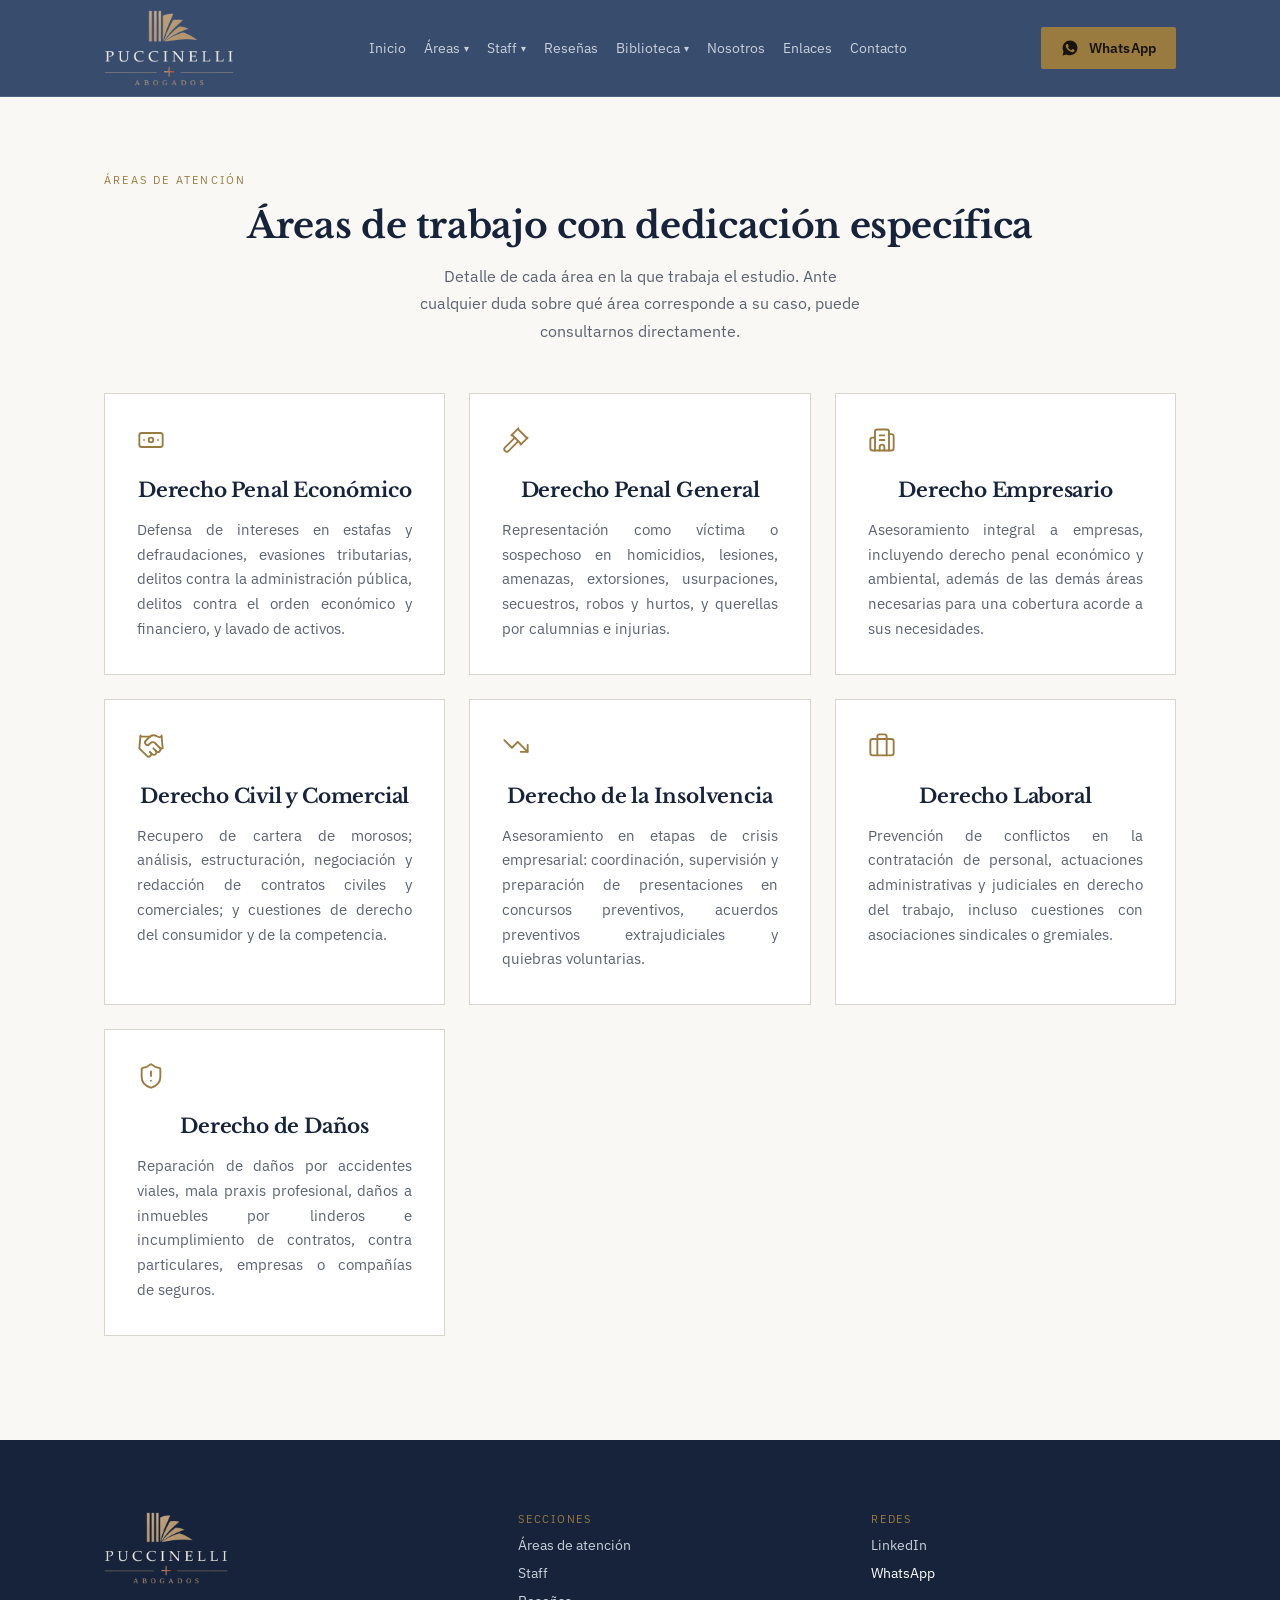
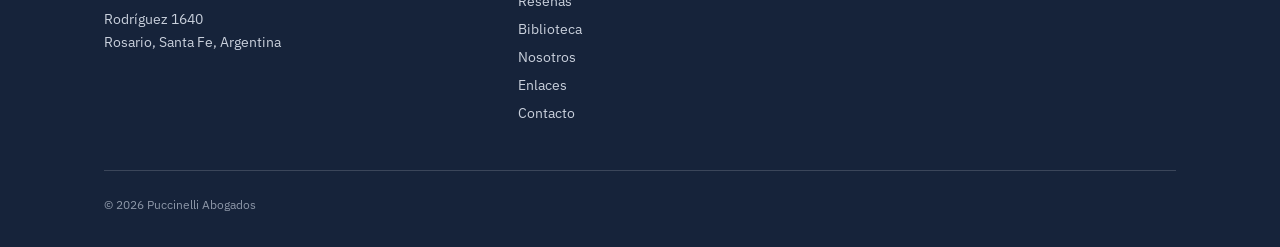
==== areas.html @ 88b6aab7 "Separar contenido en páginas propias y rediseñar equipo, áreas y proceso Mueve Biblioteca y Enlaces " ====
<!DOCTYPE html>
<html lang="es">
<head>
<meta charset="utf-8">
<meta name="viewport" content="width=device-width, initial-scale=1">
<title>Áreas de práctica — Puccinelli Abogados</title>
<meta name="description" content="Áreas de práctica del estudio: Derecho Penal Económico, Derecho Penal General, Derecho Empresario, Derecho Civil y Comercial, Derecho de la Insolvencia, Derecho Laboral y Derecho de Daños.">
<link rel="canonical" href="https://puccinelliabogados.com.ar/areas.html">

<meta property="og:type" content="website">
<meta property="og:url" content="https://puccinelliabogados.com.ar/areas.html">
<meta property="og:site_name" content="Puccinelli Abogados">
<meta property="og:title" content="Áreas de práctica — Puccinelli Abogados">
<meta property="og:description" content="Derecho Penal Económico, Derecho Penal General, Derecho Empresario, Derecho Civil y Comercial, Derecho de la Insolvencia, Derecho Laboral y Derecho de Daños.">
<meta property="og:image" content="https://puccinelliabogados.com.ar/assets/img/og-image.jpg">
<meta property="og:image:width" content="1200">
<meta property="og:image:height" content="630">
<meta property="og:locale" content="es_AR">

<meta name="twitter:card" content="summary_large_image">
<meta name="twitter:title" content="Áreas de práctica — Puccinelli Abogados">
<meta name="twitter:description" content="Derecho Penal Económico, Derecho Penal General, Derecho Empresario, Derecho Civil y Comercial, Derecho de la Insolvencia, Derecho Laboral y Derecho de Daños.">
<meta name="twitter:image" content="https://puccinelliabogados.com.ar/assets/img/og-image.jpg">

<meta name="theme-color" content="#16233a">
<link rel="icon" href="favicon.ico" sizes="any">
<link rel="icon" type="image/png" sizes="32x32" href="assets/img/favicon-32x32.png">
<link rel="icon" type="image/png" sizes="16x16" href="assets/img/favicon-16x16.png">
<link rel="apple-touch-icon" sizes="180x180" href="assets/img/apple-touch-icon.png">
<link rel="manifest" href="site.webmanifest">
<link rel="preconnect" href="https://fonts.googleapis.com">
<link rel="preconnect" href="https://fonts.gstatic.com" crossorigin>
<link href="https://fonts.googleapis.com/css2?family=Libre+Baskerville:ital,wght@0,400;0,700;1,400&family=IBM+Plex+Sans:wght@300;400;500;600&display=swap" rel="stylesheet">
<link rel="stylesheet" href="assets/css/styles.css?v=22">
</head>
<body>

<header class="site-header">
  <div class="wrap header-inner">
    <a href="index.html" class="logo">
      <img src="assets/img/logo-dark.png" alt="Puccinelli Abogados" class="logo-img">
    </a>

    <nav class="nav-desktop">
      <a href="index.html">Inicio</a>

      <div class="nav-item">
        <button type="button" class="nav-toggle" aria-expanded="false" aria-haspopup="true">Áreas <span class="nav-caret" aria-hidden="true">▾</span></button>
        <div class="nav-dropdown">
          <a href="areas.html#area-penal-economico">Derecho Penal Económico</a>
          <a href="areas.html#area-penal-general">Derecho Penal General</a>
          <a href="areas.html#area-empresario">Derecho Empresario</a>
          <a href="areas.html#area-civil-comercial">Derecho Civil y Comercial</a>
          <a href="areas.html#area-insolvencia">Derecho de la Insolvencia</a>
          <a href="areas.html#area-laboral">Derecho Laboral</a>
          <a href="areas.html#area-danos">Derecho de Daños</a>
        </div>
      </div>

      <div class="nav-item">
        <button type="button" class="nav-toggle" aria-expanded="false" aria-haspopup="true">Staff <span class="nav-caret" aria-hidden="true">▾</span></button>
        <div class="nav-dropdown">
          <a href="index.html#staff-claudio">Claudio R. Puccinelli</a>
          <a href="index.html#staff-parolo">Alejandro A. Parolo</a>
          <a href="index.html#staff-bearzotti">Franco P. Bearzotti</a>
          <a href="index.html#staff-ismael">Ismael María Puccinelli</a>
        </div>
      </div>

      <a href="index.html#testimonios">Reseñas</a>

      <div class="nav-item">
        <button type="button" class="nav-toggle" aria-expanded="false" aria-haspopup="true">Biblioteca <span class="nav-caret" aria-hidden="true">▾</span></button>
        <div class="nav-dropdown">
          <a href="biblioteca.html#biblioteca-libros">Libros</a>
          <a href="biblioteca.html#biblioteca-articulos">Artículos</a>
          <a href="biblioteca.html#biblioteca-videos">Vídeos</a>
          <a href="biblioteca.html#biblioteca-fallos">Fallos relevantes</a>
        </div>
      </div>

      <a href="index.html#nosotros">Nosotros</a>
      <a href="enlaces.html">Enlaces</a>
      <a href="index.html#contacto">Contacto</a>
    </nav>

    <div class="header-actions">
      <a href="https://wa.me/5493415000423" target="_blank" rel="noopener" class="btn btn-accent btn-sm">
        <svg class="icon-wa" viewBox="0 0 24 24" fill="currentColor" aria-hidden="true"><path d="M12.04 2C6.58 2 2.13 6.45 2.13 11.91c0 1.75.46 3.39 1.26 4.83L2 22l5.44-1.42a9.87 9.87 0 0 0 4.6 1.15h.01c5.46 0 9.9-4.45 9.9-9.91 0-2.65-1.03-5.14-2.9-7.01A9.82 9.82 0 0 0 12.04 2Zm5.8 14.13c-.24.68-1.4 1.3-1.93 1.38-.5.08-1.12.11-1.8-.11-.42-.13-.96-.31-1.65-.6-2.9-1.25-4.8-4.17-4.94-4.36-.14-.19-1.18-1.57-1.18-3 0-1.42.75-2.12 1.02-2.41.26-.29.58-.36.77-.36.19 0 .39 0 .56.01.18.01.42-.07.66.5.24.58.82 2 .9 2.14.07.14.12.31.02.5-.1.19-.15.31-.29.48-.14.17-.3.37-.43.5-.14.14-.29.29-.13.57.17.29.75 1.24 1.61 2.01 1.11.99 2.04 1.29 2.33 1.44.29.14.46.12.63-.07.17-.19.72-.84.91-1.13.19-.29.38-.24.63-.14.26.1 1.63.77 1.91.91.29.14.48.21.55.33.07.12.07.68-.17 1.36Z"/></svg>
        WhatsApp
      </a>
      <button class="menu-toggle" id="menuToggle" aria-label="Abrir menú" aria-expanded="false">
        <span></span><span></span><span></span>
      </button>
    </div>
  </div>

  <nav class="nav-mobile" id="navMobile">
    <a href="index.html">Inicio</a>

    <div class="nav-item">
      <button type="button" class="nav-toggle" aria-expanded="false" aria-haspopup="true">Áreas <span class="nav-caret" aria-hidden="true">▾</span></button>
      <div class="nav-dropdown">
        <a href="areas.html#area-penal-economico">Derecho Penal Económico</a>
        <a href="areas.html#area-penal-general">Derecho Penal General</a>
        <a href="areas.html#area-empresario">Derecho Empresario</a>
        <a href="areas.html#area-civil-comercial">Derecho Civil y Comercial</a>
        <a href="areas.html#area-insolvencia">Derecho de la Insolvencia</a>
        <a href="areas.html#area-laboral">Derecho Laboral</a>
        <a href="areas.html#area-danos">Derecho de Daños</a>
      </div>
    </div>

    <div class="nav-item">
      <button type="button" class="nav-toggle" aria-expanded="false" aria-haspopup="true">Staff <span class="nav-caret" aria-hidden="true">▾</span></button>
      <div class="nav-dropdown">
        <a href="index.html#staff-claudio">Claudio R. Puccinelli</a>
        <a href="index.html#staff-parolo">Alejandro A. Parolo</a>
        <a href="index.html#staff-bearzotti">Franco P. Bearzotti</a>
        <a href="index.html#staff-ismael">Ismael María Puccinelli</a>
      </div>
    </div>

    <a href="index.html#testimonios">Reseñas</a>

    <div class="nav-item">
      <button type="button" class="nav-toggle" aria-expanded="false" aria-haspopup="true">Biblioteca <span class="nav-caret" aria-hidden="true">▾</span></button>
      <div class="nav-dropdown">
        <a href="biblioteca.html#biblioteca-libros">Libros</a>
        <a href="biblioteca.html#biblioteca-articulos">Artículos</a>
        <a href="biblioteca.html#biblioteca-videos">Vídeos</a>
        <a href="biblioteca.html#biblioteca-fallos">Fallos relevantes</a>
      </div>
    </div>

    <a href="index.html#nosotros">Nosotros</a>
    <a href="enlaces.html">Enlaces</a>
    <a href="index.html#contacto">Contacto</a>
  </nav>
</header>

<section class="section page-head">
  <div class="wrap">
    <span class="kicker">Áreas de atención</span>
    <h2 class="h2 h2-narrow">Áreas de trabajo con dedicación específica</h2>
    <p class="section-lead" style="margin-left:auto;margin-right:auto;text-align:center;">Detalle de cada área en la que trabaja el estudio. Ante cualquier duda sobre qué área corresponde a su caso, puede consultarnos directamente.</p>
    <div class="areas-grid">
      <article class="area-card" id="area-penal-economico">
        <svg class="area-icon" viewBox="0 0 24 24" fill="none" stroke="currentColor" stroke-width="1.6" stroke-linecap="round" stroke-linejoin="round" aria-hidden="true"><rect width="20" height="12" x="2" y="6" rx="2" /><circle cx="12" cy="12" r="2" /><path d="M6 12h.01M18 12h.01" /></svg>
        <h3>Derecho Penal Económico</h3>
        <p>Defensa de intereses en estafas y defraudaciones, evasiones tributarias, delitos contra la administración pública, delitos contra el orden económico y financiero, y lavado de activos.</p>
      </article>
      <article class="area-card" id="area-penal-general">
        <svg class="area-icon" viewBox="0 0 24 24" fill="none" stroke="currentColor" stroke-width="1.6" stroke-linecap="round" stroke-linejoin="round" aria-hidden="true"><path d="m14 13-8.381 8.38a1 1 0 0 1-3.001-3l8.384-8.381" /><path d="m16 16 6-6" /><path d="m21.5 10.5-8-8" /><path d="m8 8 6-6" /><path d="m8.5 7.5 8 8" /></svg>
        <h3>Derecho Penal General</h3>
        <p>Representación como víctima o sospechoso en homicidios, lesiones, amenazas, extorsiones, usurpaciones, secuestros, robos y hurtos, y querellas por calumnias e injurias.</p>
      </article>
      <article class="area-card" id="area-empresario">
        <svg class="area-icon" viewBox="0 0 24 24" fill="none" stroke="currentColor" stroke-width="1.6" stroke-linecap="round" stroke-linejoin="round" aria-hidden="true"><path d="M10 12h4" /><path d="M10 8h4" /><path d="M14 21v-3a2 2 0 0 0-4 0v3" /><path d="M6 10H4a2 2 0 0 0-2 2v7a2 2 0 0 0 2 2h16a2 2 0 0 0 2-2V9a2 2 0 0 0-2-2h-2" /><path d="M6 21V5a2 2 0 0 1 2-2h8a2 2 0 0 1 2 2v16" /></svg>
        <h3>Derecho Empresario</h3>
        <p>Asesoramiento integral a empresas, incluyendo derecho penal económico y ambiental, además de las demás áreas necesarias para una cobertura acorde a sus necesidades.</p>
      </article>
      <article class="area-card" id="area-civil-comercial">
        <svg class="area-icon" viewBox="0 0 24 24" fill="none" stroke="currentColor" stroke-width="1.6" stroke-linecap="round" stroke-linejoin="round" aria-hidden="true"><path d="m11 17 2 2a1 1 0 1 0 3-3" /><path d="m14 14 2.5 2.5a1 1 0 1 0 3-3l-3.88-3.88a3 3 0 0 0-4.24 0l-.88.88a1 1 0 1 1-3-3l2.81-2.81a5.79 5.79 0 0 1 7.06-.87l.47.28a2 2 0 0 0 1.42.25L21 4" /><path d="m21 3 1 11h-2" /><path d="M3 3 2 14l6.5 6.5a1 1 0 1 0 3-3" /><path d="M3 4h8" /></svg>
        <h3>Derecho Civil y Comercial</h3>
        <p>Recupero de cartera de morosos; análisis, estructuración, negociación y redacción de contratos civiles y comerciales; y cuestiones de derecho del consumidor y de la competencia.</p>
      </article>
      <article class="area-card" id="area-insolvencia">
        <svg class="area-icon" viewBox="0 0 24 24" fill="none" stroke="currentColor" stroke-width="1.6" stroke-linecap="round" stroke-linejoin="round" aria-hidden="true"><path d="M16 17h6v-6" /><path d="m22 17-8.5-8.5-5 5L2 7" /></svg>
        <h3>Derecho de la Insolvencia</h3>
        <p>Asesoramiento en etapas de crisis empresarial: coordinación, supervisión y preparación de presentaciones en concursos preventivos, acuerdos preventivos extrajudiciales y quiebras voluntarias.</p>
      </article>
      <article class="area-card" id="area-laboral">
        <svg class="area-icon" viewBox="0 0 24 24" fill="none" stroke="currentColor" stroke-width="1.6" stroke-linecap="round" stroke-linejoin="round" aria-hidden="true"><path d="M16 20V4a2 2 0 0 0-2-2h-4a2 2 0 0 0-2 2v16" /><rect width="20" height="14" x="2" y="6" rx="2" /></svg>
        <h3>Derecho Laboral</h3>
        <p>Prevención de conflictos en la contratación de personal, actuaciones administrativas y judiciales en derecho del trabajo, incluso cuestiones con asociaciones sindicales o gremiales.</p>
      </article>
      <article class="area-card" id="area-danos">
        <svg class="area-icon" viewBox="0 0 24 24" fill="none" stroke="currentColor" stroke-width="1.6" stroke-linecap="round" stroke-linejoin="round" aria-hidden="true"><path d="M20 13c0 5-3.5 7.5-7.66 8.95a1 1 0 0 1-.67-.01C7.5 20.5 4 18 4 13V6a1 1 0 0 1 1-1c2 0 4.5-1.2 6.24-2.72a1.17 1.17 0 0 1 1.52 0C14.51 3.81 17 5 19 5a1 1 0 0 1 1 1z" /><path d="M12 8v4" /><path d="M12 16h.01" /></svg>
        <h3>Derecho de Daños</h3>
        <p>Reparación de daños por accidentes viales, mala praxis profesional, daños a inmuebles por linderos e incumplimiento de contratos, contra particulares, empresas o compañías de seguros.</p>
      </article>
    </div>
  </div>
</section>

<footer class="site-footer">
  <div class="wrap">
    <div class="footer-grid">
      <div>
        <div class="logo footer-logo">
          <img src="assets/img/logo-dark.png" alt="Puccinelli Abogados" class="footer-logo-img">
        </div>
        <p class="footer-address">Rodríguez 1640<br>Rosario, Santa Fe, Argentina</p>
      </div>
      <div class="footer-col">
        <span class="footer-heading">Secciones</span>
        <a href="areas.html">Áreas de atención</a>
        <a href="index.html#equipo">Staff</a>
        <a href="index.html#testimonios">Reseñas</a>
        <a href="biblioteca.html">Biblioteca</a>
        <a href="index.html#nosotros">Nosotros</a>
        <a href="enlaces.html">Enlaces</a>
        <a href="index.html#contacto">Contacto</a>
      </div>
      <div class="footer-col">
        <span class="footer-heading">Redes</span>
        <a href="https://www.linkedin.com/company/puccinelli-abogados/" target="_blank" rel="noopener">LinkedIn</a>
        <a href="https://wa.me/5493415000423" target="_blank" rel="noopener" class="footer-call">WhatsApp</a>
      </div>
    </div>
    <div class="footer-bottom">
      <span>© <span id="year"></span> Puccinelli Abogados</span>
    </div>
  </div>
</footer>

<script src="assets/js/main.js?v=22"></script>
</body>
</html>
---- assets/css/styles.css ----
:root {
  --navy: #16233a;
  --navy-800: #1e2f4b;
  --navy-light: #2c4165;
  --ink: #2a2f38;
  --ink-soft: #5b6270;
  --line: #d8d5cd;
  --paper: #faf8f4;
  --paper-2: #f2efe8;
  --white: #ffffff;
  --accent: #9a7b3f;
  --accent-soft: #e9dfc9;
  --font-display: "Libre Baskerville", Georgia, serif;
  --font-body: "IBM Plex Sans", "Helvetica Neue", Helvetica, Arial, sans-serif;
  --font-mono: "IBM Plex Mono", ui-monospace, Menlo, monospace;
  --s-1: 8px; --s-2: 16px; --s-3: 24px; --s-4: 32px; --s-5: 48px; --s-6: 72px; --s-7: 104px;
  --maxw: 1120px;
  --radius: 2px;
}

* { box-sizing: border-box; }
[hidden] { display: none !important; }
html { scroll-behavior: smooth; }
html, body { max-width: 100%; overflow-x: hidden; }
body {
  margin: 0;
  background: var(--paper);
  color: var(--ink);
  font-family: var(--font-body);
  -webkit-font-smoothing: antialiased;
}
a { color: var(--navy); text-decoration: none; }
a:hover { color: var(--accent); }
h1, h2, h3 {
  margin: 0;
  font-family: var(--font-display);
  font-weight: 700;
  color: var(--navy);
  letter-spacing: -0.01em;
  text-align: center;
}
p { margin: 0; text-wrap: pretty; text-align: justify; hyphens: auto; }
input, textarea, select, button { font-family: inherit; font-size: inherit; }
ol { list-style: none; }
img { max-width: 100%; }

.wrap { max-width: var(--maxw); margin: 0 auto; padding: 0 var(--s-3); }
.mono { font-family: var(--font-mono); overflow-wrap: break-word; word-break: break-word; }
.placeholder { color: var(--ink-soft); font-size: 12px; }
.kicker { font-size: 11px; letter-spacing: 0.2em; text-transform: uppercase; color: var(--accent); }
.h2 { margin-top: var(--s-2); font-size: clamp(26px, 3.4vw, 36px); line-height: 1.2; }
.h2-narrow { max-width: 22em; margin-left: auto; margin-right: auto; }
.h2-light { color: var(--white); }
.body-soft { font-size: 15px; line-height: 1.7; color: var(--ink-soft); }
.body-soft-inline { color: var(--ink-soft); }
.section { padding: var(--s-7) 0; }
.page-head { padding-top: calc(96px + var(--s-6)); }
.section-alt { background: var(--paper-2); border-top: 1px solid var(--line); border-bottom: 1px solid var(--line); }
.section-dark { background: var(--navy); color: var(--white); }
.section-dark h2, .section-dark h3 { color: var(--white); }

/* Buttons */
.btn {
  display: inline-flex;
  align-items: center;
  gap: 12px;
  padding: 12px 20px;
  border-radius: var(--radius);
  font-size: 14px;
  font-weight: 500;
  letter-spacing: 0.01em;
  cursor: pointer;
  border: 0;
}
.btn-primary { background: var(--navy); color: var(--white); }
.btn-primary:hover { background: var(--navy-800); color: var(--white); }
.btn-lg { padding: 17px 28px; font-size: 16px; margin-top: var(--s-4); }
.btn-accent {
  background: var(--accent);
  color: #1a1408;
  padding: 17px 30px;
  font-size: 16px;
  font-weight: 600;
}
.btn-accent:hover { background: var(--accent-soft); color: #1a1408; }
.btn-submit {
  margin-top: var(--s-1);
  background: var(--accent);
  color: #1a1408;
  padding: 16px;
  font-size: 15px;
  font-weight: 600;
  width: 100%;
  justify-content: center;
}
.btn-submit:hover { background: var(--navy); color: var(--white); }
.icon-wa { width: 18px; height: 18px; flex: none; display: block; }
.link-underline {
  color: #c9d0dc;
  font-size: 15px;
  padding: 17px 8px;
  border-bottom: 1px solid rgba(201, 208, 220, 0.35);
}
.link-underline:hover { color: var(--white); }

/* Header */
.site-header {
  position: fixed;
  top: 0; left: 0; right: 0;
  z-index: 50;
  background: rgba(44, 65, 101, 0.94);
  backdrop-filter: blur(8px);
  border-bottom: 1px solid rgba(255, 255, 255, 0.12);
}
.header-inner {
  height: 96px;
  display: flex;
  align-items: center;
  justify-content: space-between;
  gap: var(--s-3);
}
.logo { display: flex; align-items: center; }
.logo-img { height: 76px; width: auto; display: block; }
.nav-desktop { display: flex; align-items: center; gap: 18px; }
.nav-desktop a { font-size: 13.5px; color: #c9d0dc; white-space: nowrap; }

/* Dropdown nav items (shared by desktop + mobile; positioning differs per breakpoint) */
.nav-item { position: relative; }
.nav-toggle {
  display: flex;
  align-items: center;
  gap: 4px;
  background: none;
  border: 0;
  padding: 0;
  font-family: inherit;
  cursor: pointer;
  white-space: nowrap;
}
.nav-caret { font-size: 10px; transition: transform 0.2s ease; }
.nav-item.open .nav-caret { transform: rotate(180deg); }
.nav-dropdown { display: none; }
.nav-item.open .nav-dropdown { display: flex; }

.nav-desktop .nav-toggle { font-size: 13.5px; color: #c9d0dc; }
.nav-desktop .nav-item.open .nav-toggle { color: var(--white); }
.nav-desktop .nav-dropdown {
  flex-direction: column;
  position: absolute;
  top: calc(100% + 14px);
  left: 50%;
  transform: translateX(-50%);
  min-width: 240px;
  background: var(--white);
  border: 1px solid var(--line);
  box-shadow: 0 16px 32px -12px rgba(22, 35, 58, 0.25);
  padding: var(--s-2);
  gap: 2px;
  z-index: 60;
}
.nav-desktop .nav-dropdown a {
  color: var(--ink);
  font-size: 14px;
  padding: 9px 12px;
  border-radius: var(--radius);
  white-space: normal;
}
.nav-desktop .nav-dropdown a:hover { background: var(--paper-2); color: var(--accent); }
.header-actions { display: flex; align-items: center; gap: var(--s-2); }
.btn-sm { padding: 12px 20px; font-size: 14px; gap: 10px; }
.menu-toggle {
  display: none;
  align-items: center;
  justify-content: center;
  width: 44px; height: 44px;
  background: transparent;
  border: 1px solid rgba(255, 255, 255, 0.24);
  border-radius: var(--radius);
  flex-direction: column;
  gap: 5px;
}
.menu-toggle span { width: 18px; height: 1px; background: var(--white); display: block; }
.nav-mobile {
  display: none;
  flex-direction: column;
  padding: var(--s-2) var(--s-3) var(--s-3);
  gap: var(--s-2);
  border-top: 1px solid rgba(255, 255, 255, 0.12);
  background: var(--navy-light);
}
.nav-mobile.open { display: flex; }
.nav-mobile a { font-size: 15px; padding: 6px 0; color: #c9d0dc; }
.nav-mobile .nav-toggle { font-size: 15px; padding: 6px 0; color: #c9d0dc; width: 100%; justify-content: space-between; }
.nav-mobile .nav-dropdown {
  flex-direction: column;
  padding: 2px 0 8px 16px;
  gap: 4px;
  border-left: 1px solid rgba(255, 255, 255, 0.15);
}
.nav-mobile .nav-dropdown a { font-size: 14px; color: #c9d0dc; opacity: 0.85; }

/* Hero */
.hero { padding: calc(96px + var(--s-7)) 0 var(--s-7); background: var(--navy); color: var(--white); }
.hero-grid { display: grid; grid-template-columns: 1.15fr 0.85fr; gap: var(--s-6); align-items: center; }
.eyebrow { display: flex; align-items: center; gap: var(--s-2); margin-bottom: var(--s-3); }
.rule-short { width: 36px; height: 1px; background: var(--accent); display: block; }
.eyebrow-text { font-size: 11px; letter-spacing: 0.2em; text-transform: uppercase; color: var(--accent-soft); }
.hero-title { color: var(--white); font-size: clamp(32px, 5vw, 54px); line-height: 1.12; max-width: 16em; }
.hero-sub { margin-top: var(--s-3); font-size: clamp(16px, 2vw, 19px); line-height: 1.6; color: #c9d0dc; max-width: 34em; font-weight: 300; hyphens: none; }
.hero-cta { margin-top: var(--s-5); display: flex; flex-wrap: wrap; gap: var(--s-2); align-items: center; }
.hero-card { border: 1px solid rgba(255, 255, 255, 0.16); padding: var(--s-4); display: grid; gap: var(--s-4); }
.hero-divider { height: 1px; background: rgba(255, 255, 255, 0.16); }
.stat-num { font-family: var(--font-display); font-size: 40px; color: var(--accent); line-height: 1; }
.stat-label { font-size: 13px; color: #c9d0dc; margin-top: 6px; }
.stat-link { display: block; }
.stat-link:hover .stat-num { color: var(--accent-soft); }
.hero-note { font-size: 13px; color: #c9d0dc; line-height: 1.6; text-align: justify; hyphens: none; }

/* Quote */
.quote-section { padding: var(--s-6) 0; }
.home-quote {
  margin: 0 auto;
  max-width: 46ch;
  text-align: center;
  font-family: var(--font-display);
  font-style: italic;
  font-size: clamp(19px, 2.4vw, 25px);
  line-height: 1.5;
  color: var(--navy);
}

/* Nosotros */
.nosotros-grid { display: grid; grid-template-columns: 0.9fr 1.1fr; gap: var(--s-6); }
.nosotros-img { margin-top: var(--s-4); width: 100%; aspect-ratio: 4/3; object-fit: cover; border: 1px solid var(--line); display: block; }
.img-caption { margin-top: 10px; font-size: 12px; line-height: 1.6; color: var(--ink-soft); }
.nosotros-copy { display: grid; gap: var(--s-4); }
.lead { font-size: 17px; line-height: 1.72; color: var(--ink); }
.values-grid { display: flex; flex-wrap: wrap; gap: 10px; margin-top: var(--s-3); }
.value { border: 1px solid var(--line); border-radius: 999px; padding: 9px 20px; background: var(--white); }
.value h3 { font-size: 13px; font-family: var(--font-body); font-weight: 600; letter-spacing: 0.02em; color: var(--navy); }

/* Areas */
.areas-grid { margin-top: var(--s-5); display: grid; grid-template-columns: repeat(auto-fit, minmax(280px, 1fr)); gap: var(--s-3); }
.area-card { background: var(--white); border: 1px solid var(--line); padding: var(--s-4); display: flex; flex-direction: column; gap: var(--s-2); }
.area-card h3 { font-size: 20px; margin-top: var(--s-1); }
.area-card p { font-size: 15px; line-height: 1.65; color: var(--ink-soft); }
.area-icon { width: 28px; height: 28px; color: var(--accent); display: block; }
.area-card--compact {
  align-items: center;
  text-align: center;
  gap: 12px;
  color: inherit;
  text-decoration: none;
}
.area-card--compact h3 { font-size: 16px; margin-top: 2px; }
.area-card--compact:hover { color: inherit; }
.area-card--compact:hover h3 { color: var(--accent); }
.see-all-link {
  margin-top: var(--s-4);
  display: inline-flex;
  align-items: center;
  gap: 6px;
  font-size: 14px;
  font-weight: 600;
  color: var(--navy);
  border-bottom: 1px solid var(--accent);
  padding-bottom: 3px;
}
.see-all-link:hover { color: var(--accent); }

/* Equipo */
.section-lead { margin-top: var(--s-2); font-size: 16px; line-height: 1.7; color: var(--ink-soft); max-width: 52ch; }
.equipo-section { position: relative; color: var(--white); background: var(--navy); }
.equipo-bg {
  position: absolute;
  inset: 0;
  background:
    linear-gradient(180deg, rgba(22, 35, 58, 0.90), rgba(22, 35, 58, 0.94)),
    url('../img/estudio-puccinelli.webp') center 30% / cover no-repeat;
  filter: grayscale(0.25);
}
.equipo-section .wrap { position: relative; z-index: 1; }
.equipo-section .section-lead { color: #c9d0dc; }
.team-grid { margin-top: var(--s-5); display: grid; grid-template-columns: repeat(4, 1fr); gap: var(--s-3); }
@media (max-width: 860px) { .team-grid { grid-template-columns: repeat(2, 1fr); } }
@media (max-width: 480px) { .team-grid { grid-template-columns: 1fr; } }
.team-member {
  display: flex;
  flex-direction: column;
  text-align: center;
  background: rgba(255, 255, 255, 0.06);
  border: 1px solid rgba(255, 255, 255, 0.16);
  overflow: hidden;
}
.team-photo, .team-avatar {
  width: 100%;
  aspect-ratio: 3/4;
  object-fit: cover;
  object-position: center top;
  display: block;
  border: 0;
}
.team-avatar {
  display: flex;
  align-items: center;
  justify-content: center;
  background: rgba(255, 255, 255, 0.08);
  color: var(--accent-soft);
  font-family: var(--font-display);
  font-size: 32px;
  letter-spacing: 0.05em;
}
.team-member-body { padding: var(--s-3) var(--s-2) var(--s-4); }
.team-member h3 { font-size: 17px; color: var(--white); }
.team-role { margin-top: 6px; font-size: 12px; letter-spacing: 0.1em; text-transform: uppercase; color: var(--accent-soft); }

/* Testimonios */
.rating-badge { margin-top: var(--s-3); display: inline-flex; align-items: center; gap: 10px; font-size: 14px; color: var(--ink-soft); }
.rating-badge:hover { color: var(--accent); }
.rating-stars { color: var(--accent); letter-spacing: 0.05em; font-size: 15px; }
.testimonios-carousel-wrap { margin-top: var(--s-5); }
.testimonios-track {
  display: flex;
  gap: var(--s-3);
  overflow-x: auto;
  scroll-snap-type: x mandatory;
  scroll-behavior: smooth;
  padding-bottom: 2px;
  -webkit-overflow-scrolling: touch;
  scrollbar-width: none;
}
.testimonios-track::-webkit-scrollbar { display: none; }
.testimonio-card {
  scroll-snap-align: start;
  flex: 0 0 100%;
  background: var(--white);
  border: 1px solid var(--line);
  padding: var(--s-4);
  display: flex;
  flex-direction: column;
  gap: var(--s-2);
}
@media (min-width: 720px) {
  .testimonio-card { flex: 0 0 calc((100% - 2 * var(--s-3)) / 3); }
}
.testimonio-quote { font-size: 15px; line-height: 1.65; color: var(--ink); flex: 1; }
.testimonio-author { font-size: 13px; color: var(--ink-soft); font-weight: 600; }
.testimonio-author .testimonio-source { font-weight: 400; }
.carousel-controls { display: flex; align-items: center; justify-content: center; gap: var(--s-3); margin-top: var(--s-4); }
.carousel-arrow {
  width: 40px; height: 40px;
  border-radius: 50%;
  border: 1px solid var(--line);
  background: var(--white);
  display: flex; align-items: center; justify-content: center;
  cursor: pointer;
  font-size: 20px;
  line-height: 1;
  color: var(--navy);
  padding: 0;
}
.carousel-arrow:hover { background: var(--accent); color: #1a1408; border-color: var(--accent); }
.carousel-dots { display: flex; gap: 8px; }
.carousel-dot { width: 8px; height: 8px; border-radius: 50%; background: var(--line); border: 0; padding: 0; cursor: pointer; }
.carousel-dot.active { background: var(--accent); }

/* Why */
.why-grid { margin-top: var(--s-5); display: grid; grid-template-columns: repeat(auto-fit, minmax(230px, 1fr)); gap: var(--s-4); }
.why-item { border-top: 1px solid rgba(255, 255, 255, 0.2); padding-top: var(--s-2); }
.why-item h3 { font-size: 17px; }
.why-item p { margin-top: 8px; font-size: 14px; line-height: 1.65; color: #c9d0dc; }

/* Proceso */
.proceso-grid { display: grid; grid-template-columns: 0.85fr 1.15fr; gap: var(--s-6); }
.proceso-list { margin: 0; padding: 0; display: grid; gap: var(--s-3); }
.proceso-list li { display: grid; grid-template-columns: 56px 1fr; gap: var(--s-3); border-bottom: 1px solid var(--line); padding-bottom: var(--s-3); }
.proceso-list li:last-child { border-bottom: 0; padding-bottom: 0; }
.proceso-num { font-family: var(--font-display); font-size: 22px; color: var(--accent); }
.proceso-list h3 { font-size: 18px; }
.proceso-list p { margin-top: 6px; font-size: 15px; line-height: 1.65; color: var(--ink-soft); }
@media (prefers-reduced-motion: no-preference) {
  .proceso-list li.stagger-item {
    opacity: 0;
    transform: translateY(22px);
    transition: opacity 0.55s ease, transform 0.55s ease;
  }
  .proceso-list li.stagger-item.revealed {
    opacity: 1;
    transform: translateY(0);
  }
}

/* Biblioteca */
.biblioteca-grid { margin-top: var(--s-5); display: grid; grid-template-columns: repeat(auto-fit, minmax(220px, 1fr)); gap: var(--s-3); }
.biblioteca-card { background: var(--white); border: 1px dashed var(--line); padding: var(--s-4); text-align: center; display: grid; gap: 8px; }
.biblioteca-card h3 { font-size: 18px; }
.soon-tag { font-size: 12px; letter-spacing: 0.1em; text-transform: uppercase; color: var(--ink-soft); }

/* Enlaces institucionales */
.enlaces-list { margin-top: var(--s-5); list-style: none; padding: 0; display: grid; gap: 0; border-top: 1px solid var(--line); }
.enlaces-list li { border-bottom: 1px solid var(--line); }
.enlaces-list a {
  display: flex;
  align-items: center;
  justify-content: space-between;
  padding: var(--s-2) 4px;
  font-size: 15px;
  color: var(--ink);
}
.enlaces-list a::after { content: "↗"; color: var(--accent); font-size: 14px; }
.enlaces-list a:hover { color: var(--accent); }

/* FAQ */
.faq-wrap { max-width: 820px; }
.faq-list { margin-top: var(--s-5); border-top: 1px solid var(--line); }
.faq-item { border-bottom: 1px solid var(--line); }
.faq-question {
  width: 100%;
  display: flex;
  align-items: center;
  justify-content: space-between;
  gap: var(--s-3);
  text-align: left;
  background: transparent;
  border: 0;
  padding: var(--s-3) 0;
  cursor: pointer;
  font-size: 17px;
  font-weight: 500;
  color: var(--navy);
  font-family: var(--font-body);
}
.faq-sign { font-family: var(--font-mono); font-size: 18px; color: var(--accent); flex: none; }
.faq-answer { padding: 0 0 var(--s-3); font-size: 15px; line-height: 1.7; color: var(--ink-soft); max-width: 62ch; }

/* Contacto */
.contacto-grid { display: grid; grid-template-columns: 1fr 1fr; gap: var(--s-6); }
.contact-details { margin-top: var(--s-5); display: grid; gap: var(--s-3); font-size: 15px; line-height: 1.6; }
.contact-row { display: grid; grid-template-columns: 110px minmax(0, 1fr); gap: var(--s-2); }
.contact-label { font-size: 12px; letter-spacing: 0.12em; text-transform: uppercase; color: var(--ink-soft); }
.map-frame { margin-top: var(--s-4); border: 1px solid var(--line); height: 260px; overflow: hidden; }
.map-frame iframe { width: 100%; height: 100%; border: 0; filter: grayscale(0.35) contrast(1.02); }

.contact-form-card { background: var(--paper-2); border: 1px solid var(--line); padding: var(--s-4); }
.contact-form { display: grid; gap: var(--s-3); }
.contact-form h3 { font-size: 20px; }
.contact-form label { display: grid; gap: 8px; font-size: 13px; letter-spacing: 0.06em; text-transform: uppercase; color: var(--ink-soft); }
.contact-form input,
.contact-form select,
.contact-form textarea {
  padding: 13px 14px;
  border: 1px solid var(--line);
  background: var(--white);
  border-radius: var(--radius);
  font-size: 15px;
  color: var(--ink);
  text-transform: none;
  letter-spacing: normal;
}
.contact-form textarea { resize: vertical; }
.form-note { font-size: 12px; line-height: 1.6; color: var(--ink-soft); }
.form-sent { display: grid; gap: var(--s-2); padding: var(--s-4) 0; }
.form-sent h3 { font-size: 20px; }
.form-sent p { font-size: 15px; line-height: 1.7; color: var(--ink-soft); }
.form-error { display: grid; gap: var(--s-2); padding: var(--s-4) 0; }
.form-error h3 { font-size: 20px; }
.form-error p { font-size: 15px; line-height: 1.7; color: var(--ink-soft); }
.botcheck { position: absolute; left: -9999px; width: 1px; height: 1px; opacity: 0; }

/* Footer */
.site-footer { background: var(--navy); color: #c9d0dc; padding: var(--s-6) 0 var(--s-4); }
.footer-grid { display: grid; grid-template-columns: 1.2fr 1fr 1fr; gap: var(--s-5); }
.footer-logo-img { height: 72px; width: auto; display: block; }
.footer-address { margin-top: var(--s-3); font-size: 14px; line-height: 1.7; }
.footer-col { display: grid; gap: 10px; align-content: start; font-size: 14px; }
.footer-heading { font-size: 11px; letter-spacing: 0.16em; text-transform: uppercase; color: var(--accent); }
.footer-col a { color: #c9d0dc; }
.footer-call { color: var(--white) !important; }
.footer-bottom {
  margin-top: var(--s-5);
  padding-top: var(--s-3);
  border-top: 1px solid rgba(255, 255, 255, 0.16);
  display: flex;
  flex-wrap: wrap;
  gap: var(--s-2) var(--s-4);
  font-size: 12px;
  line-height: 1.7;
  color: #8d97a8;
}
.footer-bottom .placeholder { color: #8d97a8; }

/* Responsive */
@media (max-width: 860px) {
  .nav-desktop { display: none; }
  .menu-toggle { display: flex; }
  .hero-grid,
  .nosotros-grid,
  .proceso-grid,
  .contacto-grid,
  .footer-grid {
    grid-template-columns: 1fr;
  }
}

/* Below ~480px, auto-fit/minmax grids can no longer fit even one card at
   its minimum track size once gaps are accounted for — force a single
   column so cards never get pushed wider than the viewport. */
@media (max-width: 480px) {
  .areas-grid,
  .why-grid {
    grid-template-columns: 1fr;
  }
}

/* Animations */
@media (prefers-reduced-motion: no-preference) {
  .reveal {
    opacity: 0;
    transform: translateY(18px);
    transition: opacity 0.6s ease, transform 0.6s ease;
    transition-delay: calc(var(--reveal-i, 0) * 70ms);
  }
  .reveal.revealed {
    opacity: 1;
    transform: translateY(0);
  }
}

.area-card, .testimonio-card {
  transition:
    opacity 0.6s ease calc(var(--reveal-i, 0) * 70ms),
    transform 0.6s ease calc(var(--reveal-i, 0) * 70ms),
    translate 0.25s ease,
    box-shadow 0.25s ease;
}
@media (hover: hover) {
  .area-card:hover, .testimonio-card:hover {
    translate: 0 -4px;
    box-shadow: 0 14px 28px -10px rgba(22, 35, 58, 0.18);
  }
}
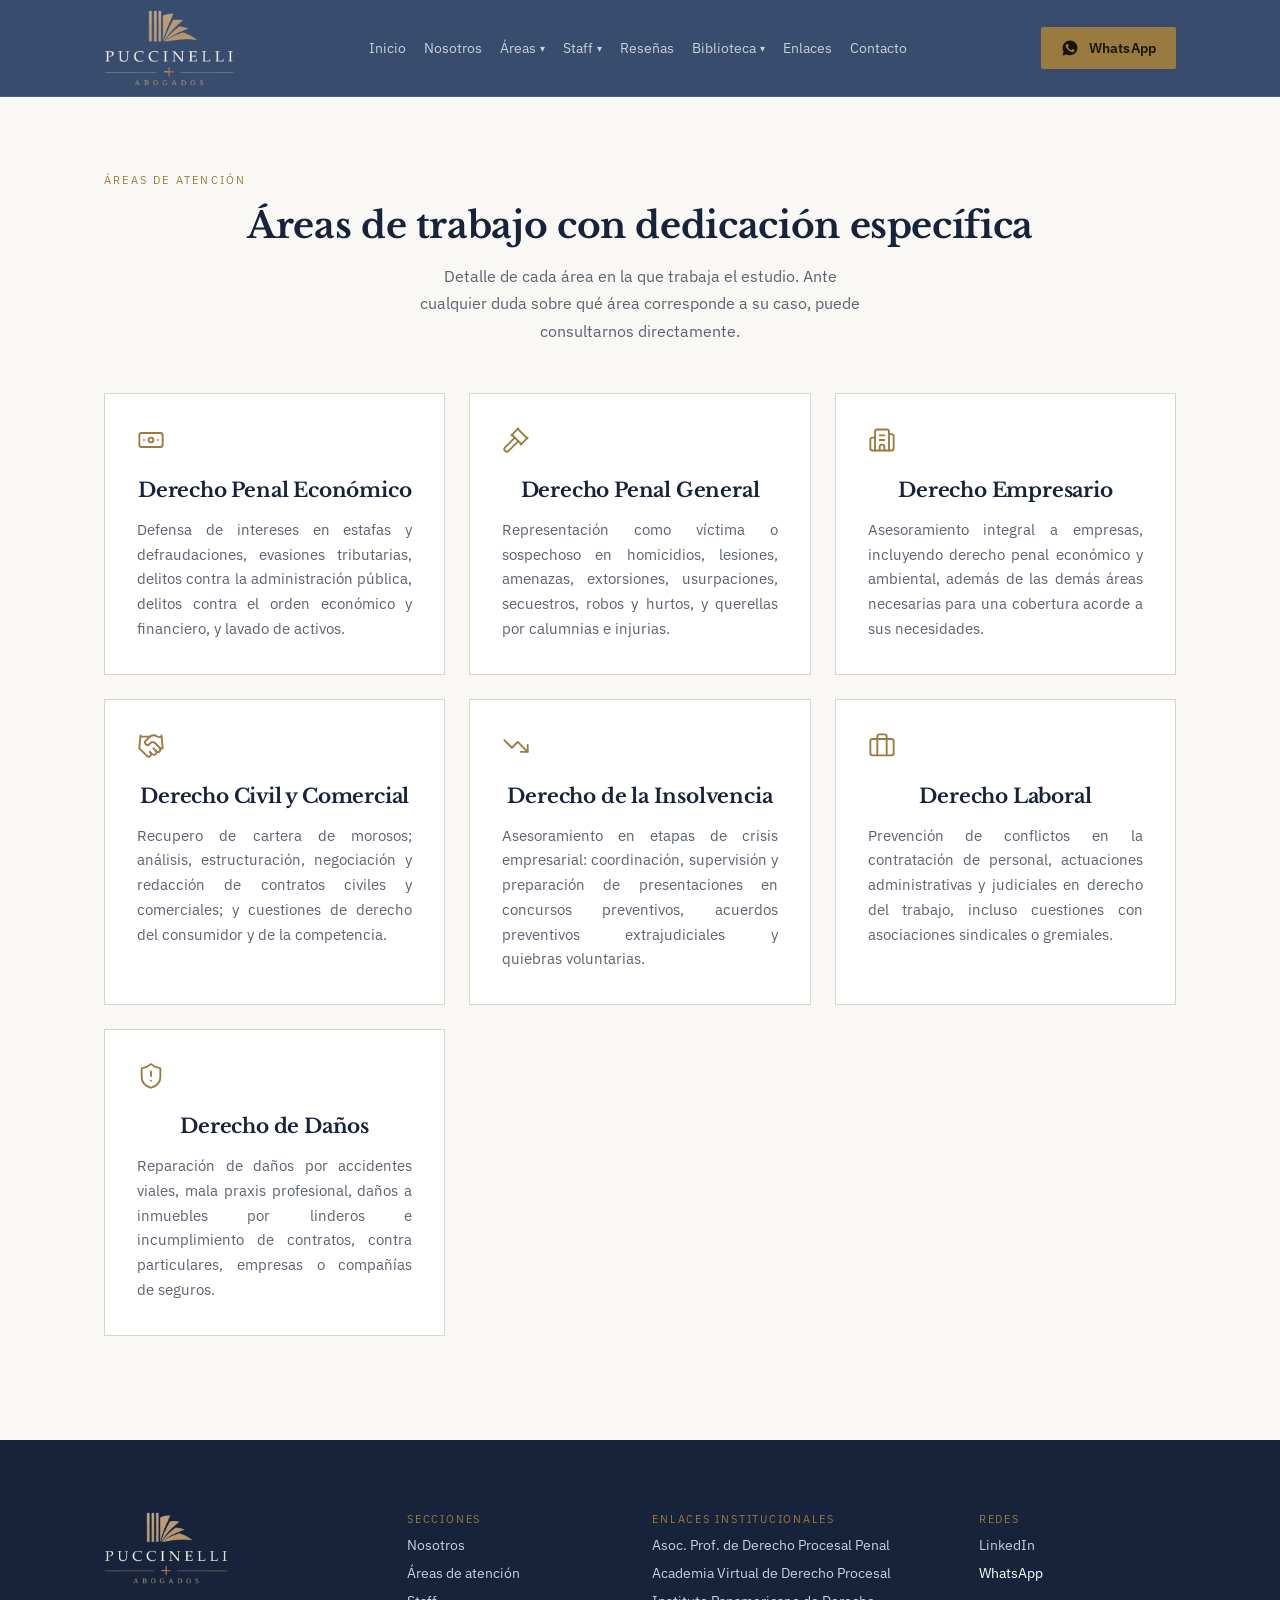
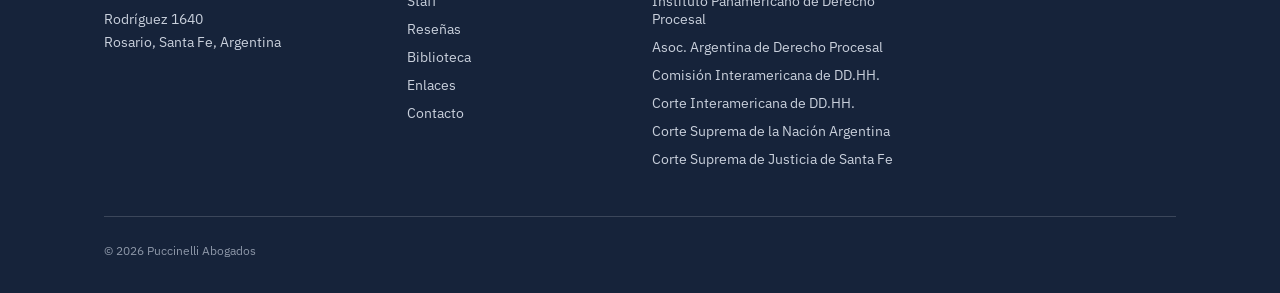
==== commit 272bbd7e: "Corregir orden del menú, offset de anclas, footer y foto de Claudio Reordena Nosotros en el menú y f" ====
--- a/areas.html
+++ b/areas.html
@@ -31,7 +31,7 @@
 <link rel="preconnect" href="https://fonts.googleapis.com">
 <link rel="preconnect" href="https://fonts.gstatic.com" crossorigin>
 <link href="https://fonts.googleapis.com/css2?family=Libre+Baskerville:ital,wght@0,400;0,700;1,400&family=IBM+Plex+Sans:wght@300;400;500;600&display=swap" rel="stylesheet">
-<link rel="stylesheet" href="assets/css/styles.css?v=22">
+<link rel="stylesheet" href="assets/css/styles.css?v=24">
 </head>
 <body>
 
@@ -43,6 +43,7 @@
 
     <nav class="nav-desktop">
       <a href="index.html">Inicio</a>
+      <a href="index.html#nosotros">Nosotros</a>
 
       <div class="nav-item">
         <button type="button" class="nav-toggle" aria-expanded="false" aria-haspopup="true">Áreas <span class="nav-caret" aria-hidden="true">▾</span></button>
@@ -79,7 +80,6 @@
         </div>
       </div>
 
-      <a href="index.html#nosotros">Nosotros</a>
       <a href="enlaces.html">Enlaces</a>
       <a href="index.html#contacto">Contacto</a>
     </nav>
@@ -97,6 +97,7 @@
 
   <nav class="nav-mobile" id="navMobile">
     <a href="index.html">Inicio</a>
+    <a href="index.html#nosotros">Nosotros</a>
 
     <div class="nav-item">
       <button type="button" class="nav-toggle" aria-expanded="false" aria-haspopup="true">Áreas <span class="nav-caret" aria-hidden="true">▾</span></button>
@@ -133,7 +134,6 @@
       </div>
     </div>
 
-    <a href="index.html#nosotros">Nosotros</a>
     <a href="enlaces.html">Enlaces</a>
     <a href="index.html#contacto">Contacto</a>
   </nav>
@@ -195,13 +195,24 @@
       </div>
       <div class="footer-col">
         <span class="footer-heading">Secciones</span>
+        <a href="index.html#nosotros">Nosotros</a>
         <a href="areas.html">Áreas de atención</a>
         <a href="index.html#equipo">Staff</a>
         <a href="index.html#testimonios">Reseñas</a>
         <a href="biblioteca.html">Biblioteca</a>
-        <a href="index.html#nosotros">Nosotros</a>
         <a href="enlaces.html">Enlaces</a>
         <a href="index.html#contacto">Contacto</a>
+      </div>
+      <div class="footer-col">
+        <span class="footer-heading">Enlaces institucionales</span>
+        <a href="https://www.profprocesalpenal.com.ar" target="_blank" rel="noopener">Asoc. Prof. de Derecho Procesal Penal</a>
+        <a href="https://www.academiadederecho.com" target="_blank" rel="noopener">Academia Virtual de Derecho Procesal</a>
+        <a href="https://www.institutoderechoprocesal.org" target="_blank" rel="noopener">Instituto Panamericano de Derecho Procesal</a>
+        <a href="https://www.aadproc.org.ar" target="_blank" rel="noopener">Asoc. Argentina de Derecho Procesal</a>
+        <a href="https://www.oas.org" target="_blank" rel="noopener">Comisión Interamericana de DD.HH.</a>
+        <a href="https://www.corteidh.or.cr" target="_blank" rel="noopener">Corte Interamericana de DD.HH.</a>
+        <a href="https://www.csjn.gov.ar" target="_blank" rel="noopener">Corte Suprema de la Nación Argentina</a>
+        <a href="https://www.justiciasantafe.gov.ar" target="_blank" rel="noopener">Corte Suprema de Justicia de Santa Fe</a>
       </div>
       <div class="footer-col">
         <span class="footer-heading">Redes</span>
@@ -215,6 +226,6 @@
   </div>
 </footer>
 
-<script src="assets/js/main.js?v=22"></script>
+<script src="assets/js/main.js?v=24"></script>
 </body>
 </html>
--- a/assets/css/styles.css
+++ b/assets/css/styles.css
@@ -20,7 +20,7 @@
 
 * { box-sizing: border-box; }
 [hidden] { display: none !important; }
-html { scroll-behavior: smooth; }
+html { scroll-behavior: smooth; scroll-padding-top: 116px; }
 html, body { max-width: 100%; overflow-x: hidden; }
 body {
   margin: 0;
@@ -235,9 +235,9 @@
 .img-caption { margin-top: 10px; font-size: 12px; line-height: 1.6; color: var(--ink-soft); }
 .nosotros-copy { display: grid; gap: var(--s-4); }
 .lead { font-size: 17px; line-height: 1.72; color: var(--ink); }
-.values-grid { display: flex; flex-wrap: wrap; gap: 10px; margin-top: var(--s-3); }
-.value { border: 1px solid var(--line); border-radius: 999px; padding: 9px 20px; background: var(--white); }
-.value h3 { font-size: 13px; font-family: var(--font-body); font-weight: 600; letter-spacing: 0.02em; color: var(--navy); }
+.values-grid { display: grid; grid-template-columns: repeat(auto-fit, minmax(200px, 1fr)); gap: var(--s-3); margin-top: var(--s-2); }
+.value { border-top: 2px solid var(--navy); padding-top: var(--s-2); }
+.value h3 { font-size: 16px; }
 
 /* Areas */
 .areas-grid { margin-top: var(--s-5); display: grid; grid-template-columns: repeat(auto-fit, minmax(280px, 1fr)); gap: var(--s-3); }
@@ -469,7 +469,7 @@
 
 /* Footer */
 .site-footer { background: var(--navy); color: #c9d0dc; padding: var(--s-6) 0 var(--s-4); }
-.footer-grid { display: grid; grid-template-columns: 1.2fr 1fr 1fr; gap: var(--s-5); }
+.footer-grid { display: grid; grid-template-columns: 1.1fr 0.85fr 1.2fr 0.85fr; gap: var(--s-5); }
 .footer-logo-img { height: 72px; width: auto; display: block; }
 .footer-address { margin-top: var(--s-3); font-size: 14px; line-height: 1.7; }
 .footer-col { display: grid; gap: 10px; align-content: start; font-size: 14px; }
@@ -507,7 +507,8 @@
    column so cards never get pushed wider than the viewport. */
 @media (max-width: 480px) {
   .areas-grid,
-  .why-grid {
+  .why-grid,
+  .values-grid {
     grid-template-columns: 1fr;
   }
 }
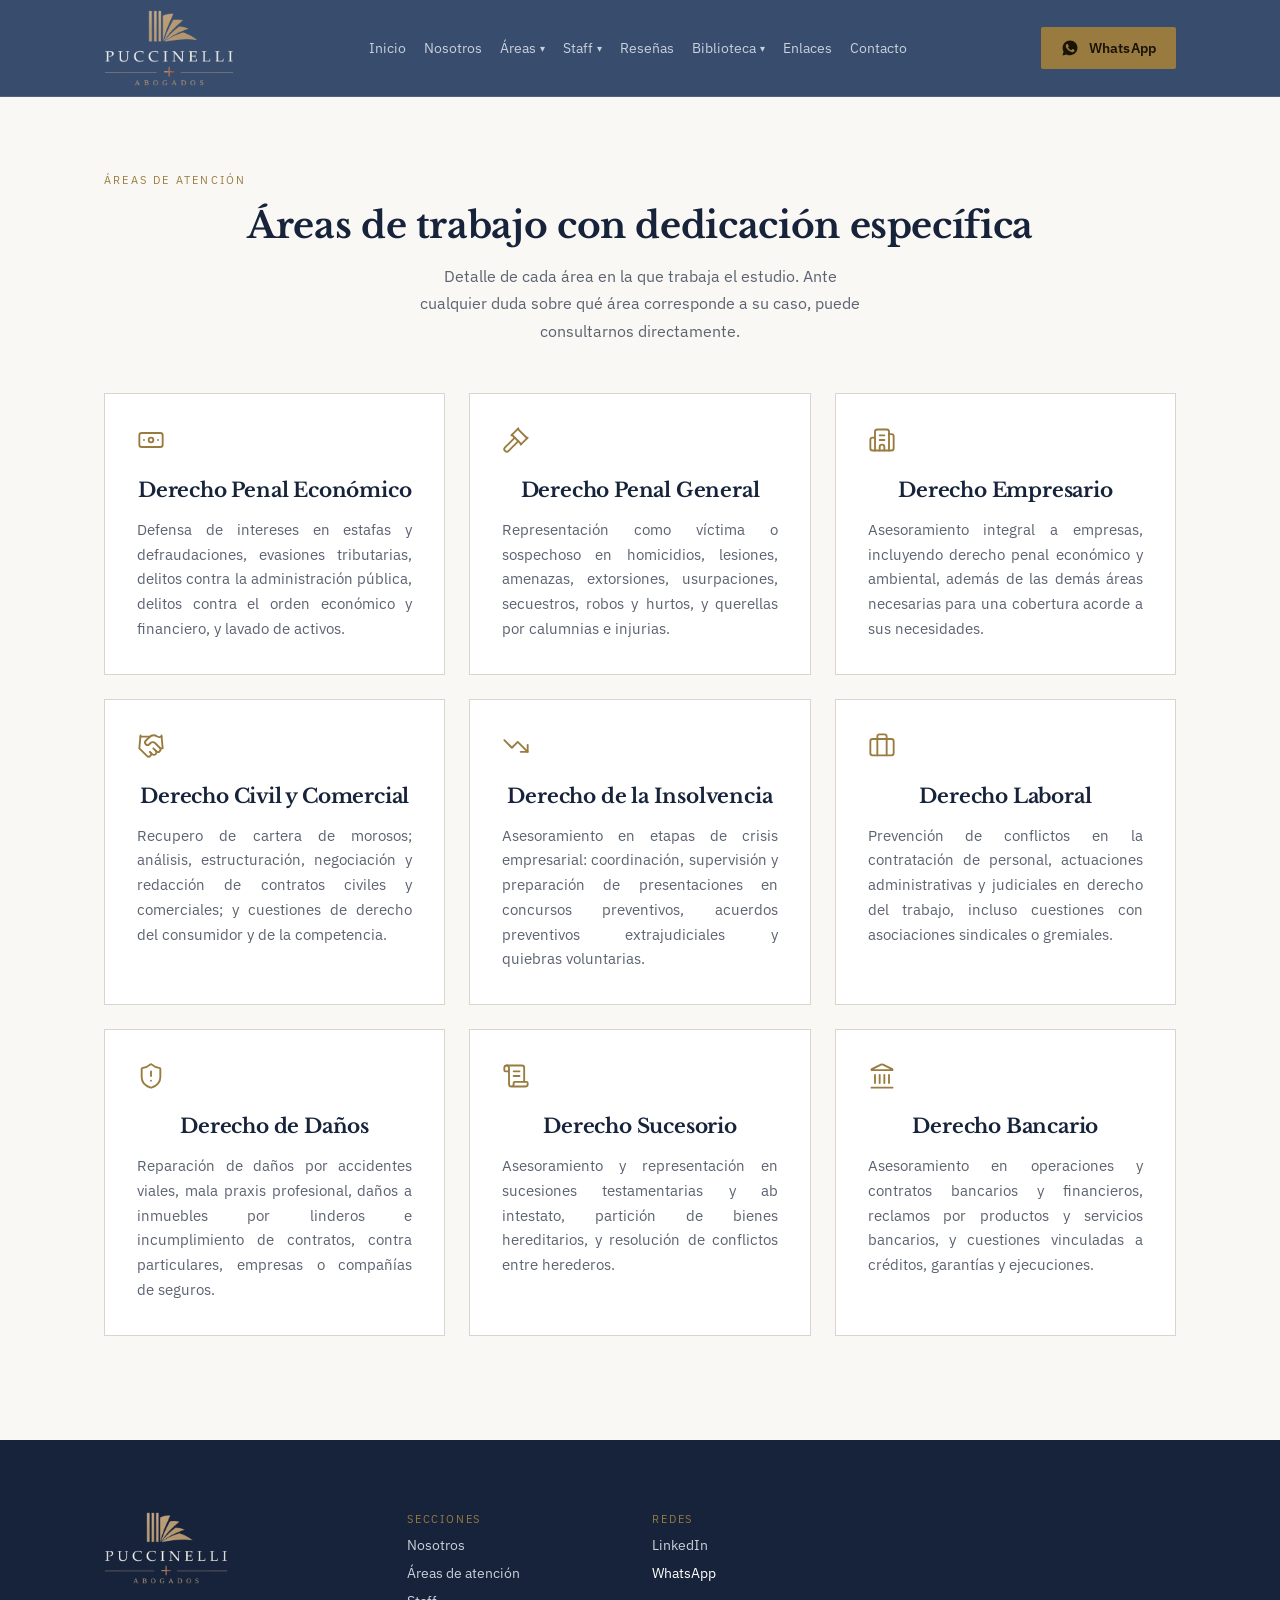
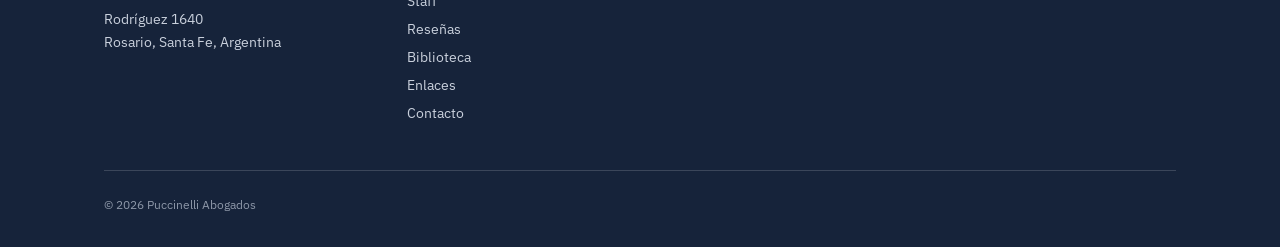
==== commit 3db77a28: "Segunda ronda de correcciones del estudio Ajustes de copy y layout pedidos sobre lo ya publicado: tí" ====
--- a/areas.html
+++ b/areas.html
@@ -4,14 +4,14 @@
 <meta charset="utf-8">
 <meta name="viewport" content="width=device-width, initial-scale=1">
 <title>Áreas de práctica — Puccinelli Abogados</title>
-<meta name="description" content="Áreas de práctica del estudio: Derecho Penal Económico, Derecho Penal General, Derecho Empresario, Derecho Civil y Comercial, Derecho de la Insolvencia, Derecho Laboral y Derecho de Daños.">
+<meta name="description" content="Áreas de práctica del estudio: Derecho Penal Económico, Derecho Penal General, Derecho Empresario, Derecho Civil y Comercial, Derecho de la Insolvencia, Derecho Laboral, Derecho de Daños, Derecho Sucesorio y Derecho Bancario.">
 <link rel="canonical" href="https://puccinelliabogados.com.ar/areas.html">
 
 <meta property="og:type" content="website">
 <meta property="og:url" content="https://puccinelliabogados.com.ar/areas.html">
 <meta property="og:site_name" content="Puccinelli Abogados">
 <meta property="og:title" content="Áreas de práctica — Puccinelli Abogados">
-<meta property="og:description" content="Derecho Penal Económico, Derecho Penal General, Derecho Empresario, Derecho Civil y Comercial, Derecho de la Insolvencia, Derecho Laboral y Derecho de Daños.">
+<meta property="og:description" content="Derecho Penal Económico, Derecho Penal General, Derecho Empresario, Derecho Civil y Comercial, Derecho de la Insolvencia, Derecho Laboral, Derecho de Daños, Derecho Sucesorio y Derecho Bancario.">
 <meta property="og:image" content="https://puccinelliabogados.com.ar/assets/img/og-image.jpg">
 <meta property="og:image:width" content="1200">
 <meta property="og:image:height" content="630">
@@ -19,7 +19,7 @@
 
 <meta name="twitter:card" content="summary_large_image">
 <meta name="twitter:title" content="Áreas de práctica — Puccinelli Abogados">
-<meta name="twitter:description" content="Derecho Penal Económico, Derecho Penal General, Derecho Empresario, Derecho Civil y Comercial, Derecho de la Insolvencia, Derecho Laboral y Derecho de Daños.">
+<meta name="twitter:description" content="Derecho Penal Económico, Derecho Penal General, Derecho Empresario, Derecho Civil y Comercial, Derecho de la Insolvencia, Derecho Laboral, Derecho de Daños, Derecho Sucesorio y Derecho Bancario.">
 <meta name="twitter:image" content="https://puccinelliabogados.com.ar/assets/img/og-image.jpg">
 
 <meta name="theme-color" content="#16233a">
@@ -31,7 +31,7 @@
 <link rel="preconnect" href="https://fonts.googleapis.com">
 <link rel="preconnect" href="https://fonts.gstatic.com" crossorigin>
 <link href="https://fonts.googleapis.com/css2?family=Libre+Baskerville:ital,wght@0,400;0,700;1,400&family=IBM+Plex+Sans:wght@300;400;500;600&display=swap" rel="stylesheet">
-<link rel="stylesheet" href="assets/css/styles.css?v=24">
+<link rel="stylesheet" href="assets/css/styles.css?v=25">
 </head>
 <body>
 
@@ -55,6 +55,8 @@
           <a href="areas.html#area-insolvencia">Derecho de la Insolvencia</a>
           <a href="areas.html#area-laboral">Derecho Laboral</a>
           <a href="areas.html#area-danos">Derecho de Daños</a>
+          <a href="areas.html#area-sucesorio">Derecho Sucesorio</a>
+          <a href="areas.html#area-bancario">Derecho Bancario</a>
         </div>
       </div>
 
@@ -109,6 +111,8 @@
         <a href="areas.html#area-insolvencia">Derecho de la Insolvencia</a>
         <a href="areas.html#area-laboral">Derecho Laboral</a>
         <a href="areas.html#area-danos">Derecho de Daños</a>
+        <a href="areas.html#area-sucesorio">Derecho Sucesorio</a>
+        <a href="areas.html#area-bancario">Derecho Bancario</a>
       </div>
     </div>
 
@@ -180,6 +184,16 @@
         <h3>Derecho de Daños</h3>
         <p>Reparación de daños por accidentes viales, mala praxis profesional, daños a inmuebles por linderos e incumplimiento de contratos, contra particulares, empresas o compañías de seguros.</p>
       </article>
+      <article class="area-card" id="area-sucesorio">
+        <svg class="area-icon" viewBox="0 0 24 24" fill="none" stroke="currentColor" stroke-width="1.6" stroke-linecap="round" stroke-linejoin="round" aria-hidden="true"><path d="M15 12h-5" /><path d="M15 8h-5" /><path d="M19 17V5a2 2 0 0 0-2-2H4" /><path d="M8 21h12a2 2 0 0 0 2-2v-1a1 1 0 0 0-1-1H11a1 1 0 0 0-1 1v1a2 2 0 1 1-4 0V5a2 2 0 1 0-4 0v2a1 1 0 0 0 1 1h3" /></svg>
+        <h3>Derecho Sucesorio</h3>
+        <p>Asesoramiento y representación en sucesiones testamentarias y ab intestato, partición de bienes hereditarios, y resolución de conflictos entre herederos.</p>
+      </article>
+      <article class="area-card" id="area-bancario">
+        <svg class="area-icon" viewBox="0 0 24 24" fill="none" stroke="currentColor" stroke-width="1.6" stroke-linecap="round" stroke-linejoin="round" aria-hidden="true"><path d="M10 18v-7" /><path d="M11.119 2.205a2 2 0 0 1 1.762 0l7.84 3.846A.5.5 0 0 1 20.5 7h-17a.5.5 0 0 1-.22-.949z" /><path d="M14 18v-7" /><path d="M18 18v-7" /><path d="M3 22h18" /><path d="M6 18v-7" /></svg>
+        <h3>Derecho Bancario</h3>
+        <p>Asesoramiento en operaciones y contratos bancarios y financieros, reclamos por productos y servicios bancarios, y cuestiones vinculadas a créditos, garantías y ejecuciones.</p>
+      </article>
     </div>
   </div>
 </section>
@@ -204,17 +218,6 @@
         <a href="index.html#contacto">Contacto</a>
       </div>
       <div class="footer-col">
-        <span class="footer-heading">Enlaces institucionales</span>
-        <a href="https://www.profprocesalpenal.com.ar" target="_blank" rel="noopener">Asoc. Prof. de Derecho Procesal Penal</a>
-        <a href="https://www.academiadederecho.com" target="_blank" rel="noopener">Academia Virtual de Derecho Procesal</a>
-        <a href="https://www.institutoderechoprocesal.org" target="_blank" rel="noopener">Instituto Panamericano de Derecho Procesal</a>
-        <a href="https://www.aadproc.org.ar" target="_blank" rel="noopener">Asoc. Argentina de Derecho Procesal</a>
-        <a href="https://www.oas.org" target="_blank" rel="noopener">Comisión Interamericana de DD.HH.</a>
-        <a href="https://www.corteidh.or.cr" target="_blank" rel="noopener">Corte Interamericana de DD.HH.</a>
-        <a href="https://www.csjn.gov.ar" target="_blank" rel="noopener">Corte Suprema de la Nación Argentina</a>
-        <a href="https://www.justiciasantafe.gov.ar" target="_blank" rel="noopener">Corte Suprema de Justicia de Santa Fe</a>
-      </div>
-      <div class="footer-col">
         <span class="footer-heading">Redes</span>
         <a href="https://www.linkedin.com/company/puccinelli-abogados/" target="_blank" rel="noopener">LinkedIn</a>
         <a href="https://wa.me/5493415000423" target="_blank" rel="noopener" class="footer-call">WhatsApp</a>
@@ -226,6 +229,6 @@
   </div>
 </footer>
 
-<script src="assets/js/main.js?v=24"></script>
+<script src="assets/js/main.js?v=25"></script>
 </body>
 </html>
--- a/assets/css/styles.css
+++ b/assets/css/styles.css
@@ -56,8 +56,6 @@
 .section { padding: var(--s-7) 0; }
 .page-head { padding-top: calc(96px + var(--s-6)); }
 .section-alt { background: var(--paper-2); border-top: 1px solid var(--line); border-bottom: 1px solid var(--line); }
-.section-dark { background: var(--navy); color: var(--white); }
-.section-dark h2, .section-dark h3 { color: var(--white); }
 
 /* Buttons */
 .btn {
@@ -228,6 +226,16 @@
   line-height: 1.5;
   color: var(--navy);
 }
+.quote-note {
+  margin: var(--s-4) auto 0;
+  max-width: 52ch;
+  text-align: center;
+  font-family: var(--font-display);
+  font-style: italic;
+  font-size: 16px;
+  line-height: 1.7;
+  color: var(--ink-soft);
+}
 
 /* Nosotros */
 .nosotros-grid { display: grid; grid-template-columns: 0.9fr 1.1fr; gap: var(--s-6); }
@@ -364,15 +372,10 @@
 .carousel-dot { width: 8px; height: 8px; border-radius: 50%; background: var(--line); border: 0; padding: 0; cursor: pointer; }
 .carousel-dot.active { background: var(--accent); }
 
-/* Why */
-.why-grid { margin-top: var(--s-5); display: grid; grid-template-columns: repeat(auto-fit, minmax(230px, 1fr)); gap: var(--s-4); }
-.why-item { border-top: 1px solid rgba(255, 255, 255, 0.2); padding-top: var(--s-2); }
-.why-item h3 { font-size: 17px; }
-.why-item p { margin-top: 8px; font-size: 14px; line-height: 1.65; color: #c9d0dc; }
-
 /* Proceso */
-.proceso-grid { display: grid; grid-template-columns: 0.85fr 1.15fr; gap: var(--s-6); }
-.proceso-list { margin: 0; padding: 0; display: grid; gap: var(--s-3); }
+.proceso-grid { display: flex; flex-direction: column; align-items: center; gap: var(--s-5); }
+.proceso-intro { max-width: 640px; text-align: center; }
+.proceso-list { width: 100%; max-width: 640px; margin: 0 auto; padding: 0; display: grid; gap: var(--s-3); text-align: left; }
 .proceso-list li { display: grid; grid-template-columns: 56px 1fr; gap: var(--s-3); border-bottom: 1px solid var(--line); padding-bottom: var(--s-3); }
 .proceso-list li:last-child { border-bottom: 0; padding-bottom: 0; }
 .proceso-num { font-family: var(--font-display); font-size: 22px; color: var(--accent); }
@@ -495,7 +498,6 @@
   .menu-toggle { display: flex; }
   .hero-grid,
   .nosotros-grid,
-  .proceso-grid,
   .contacto-grid,
   .footer-grid {
     grid-template-columns: 1fr;
@@ -507,7 +509,6 @@
    column so cards never get pushed wider than the viewport. */
 @media (max-width: 480px) {
   .areas-grid,
-  .why-grid,
   .values-grid {
     grid-template-columns: 1fr;
   }
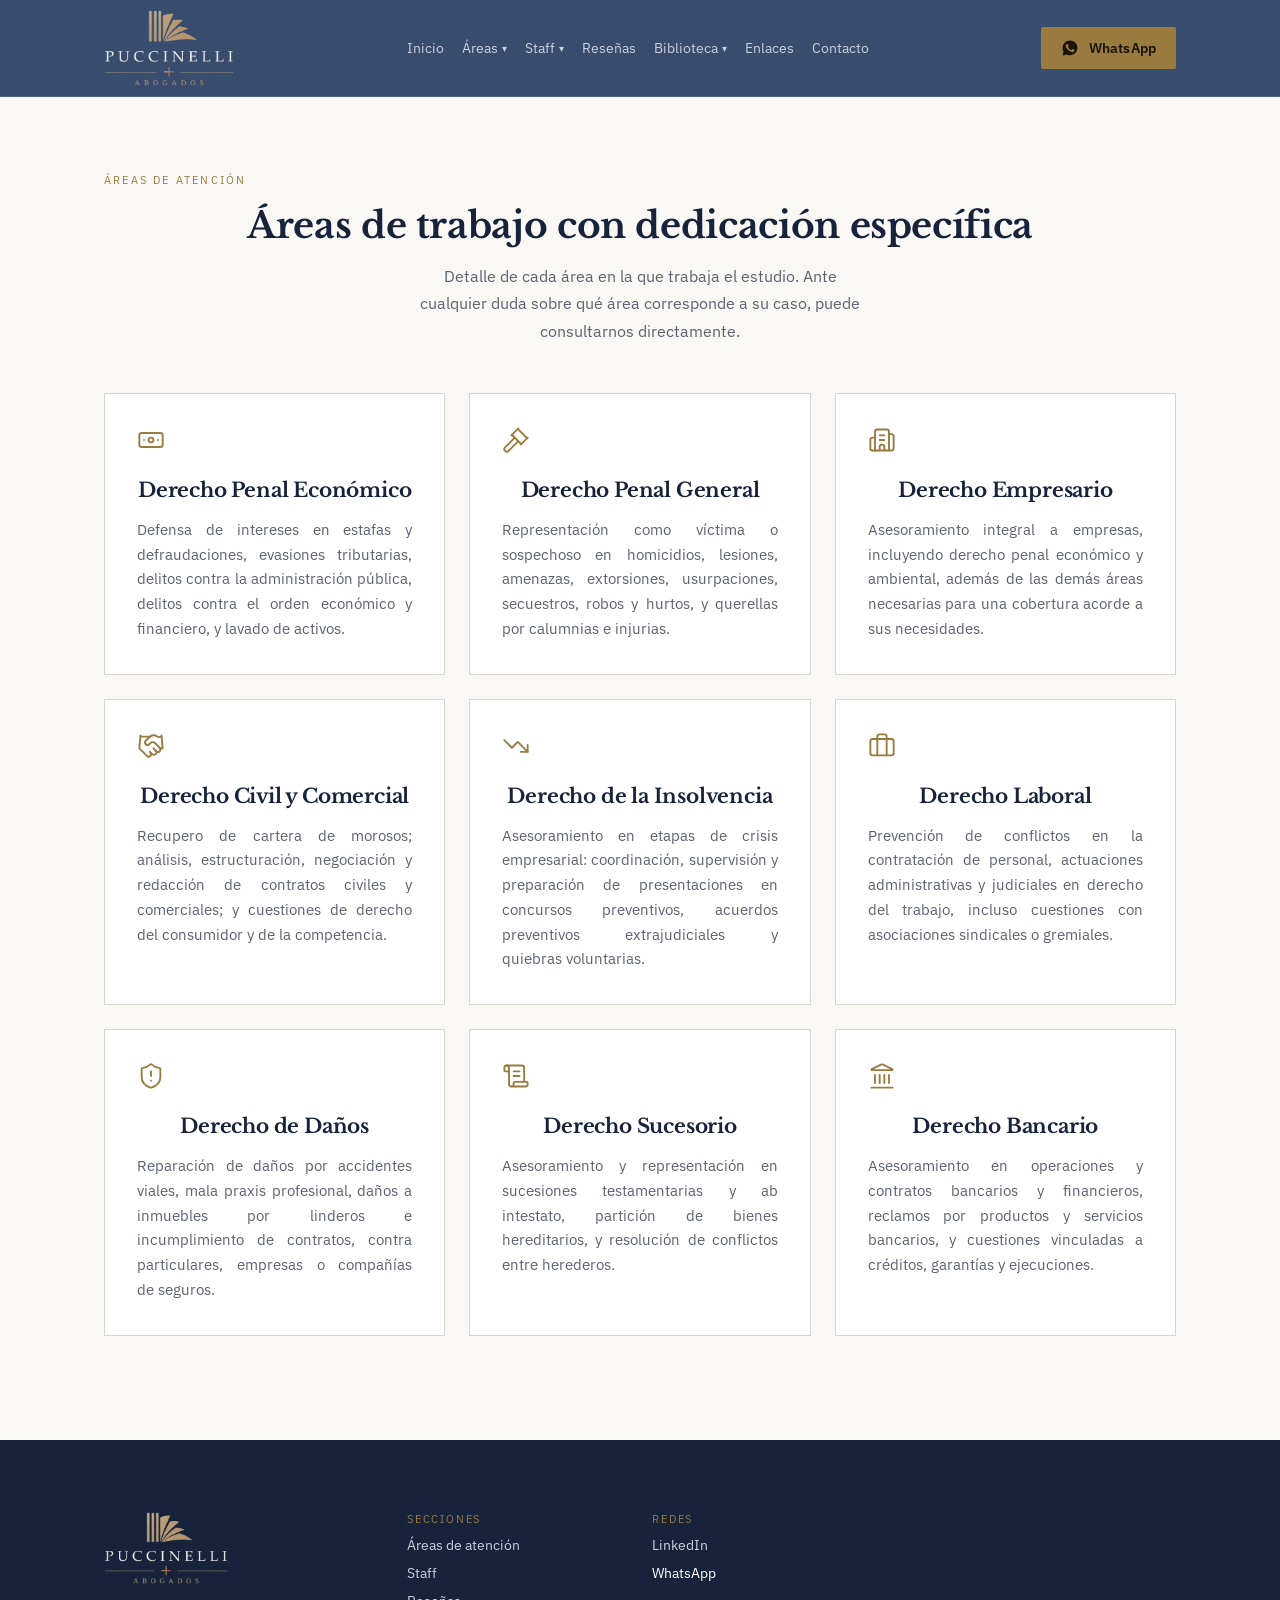
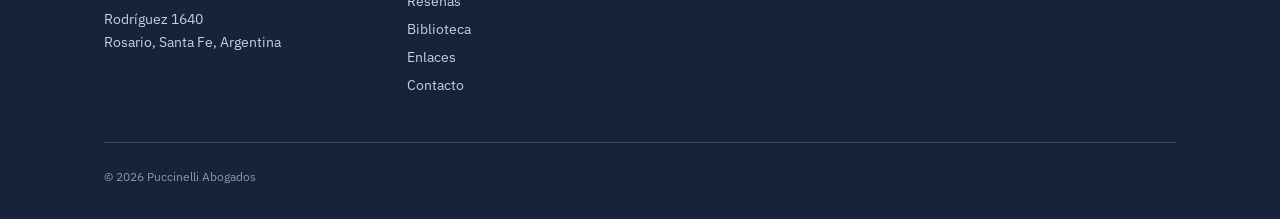
==== commit 0f6c47c8: "Simplificar Equipo, Proceso, FAQ, Contacto y eliminar Nosotros Sacar "Abogado." de los roles del equ" ====
--- a/areas.html
+++ b/areas.html
@@ -31,7 +31,7 @@
 <link rel="preconnect" href="https://fonts.googleapis.com">
 <link rel="preconnect" href="https://fonts.gstatic.com" crossorigin>
 <link href="https://fonts.googleapis.com/css2?family=Libre+Baskerville:ital,wght@0,400;0,700;1,400&family=IBM+Plex+Sans:wght@300;400;500;600&display=swap" rel="stylesheet">
-<link rel="stylesheet" href="assets/css/styles.css?v=25">
+<link rel="stylesheet" href="assets/css/styles.css?v=27">
 </head>
 <body>
 
@@ -43,7 +43,6 @@
 
     <nav class="nav-desktop">
       <a href="index.html">Inicio</a>
-      <a href="index.html#nosotros">Nosotros</a>
 
       <div class="nav-item">
         <button type="button" class="nav-toggle" aria-expanded="false" aria-haspopup="true">Áreas <span class="nav-caret" aria-hidden="true">▾</span></button>
@@ -99,7 +98,6 @@
 
   <nav class="nav-mobile" id="navMobile">
     <a href="index.html">Inicio</a>
-    <a href="index.html#nosotros">Nosotros</a>
 
     <div class="nav-item">
       <button type="button" class="nav-toggle" aria-expanded="false" aria-haspopup="true">Áreas <span class="nav-caret" aria-hidden="true">▾</span></button>
@@ -209,7 +207,6 @@
       </div>
       <div class="footer-col">
         <span class="footer-heading">Secciones</span>
-        <a href="index.html#nosotros">Nosotros</a>
         <a href="areas.html">Áreas de atención</a>
         <a href="index.html#equipo">Staff</a>
         <a href="index.html#testimonios">Reseñas</a>
@@ -229,6 +226,6 @@
   </div>
 </footer>
 
-<script src="assets/js/main.js?v=25"></script>
+<script src="assets/js/main.js?v=27"></script>
 </body>
 </html>
--- a/assets/css/styles.css
+++ b/assets/css/styles.css
@@ -237,16 +237,6 @@
   color: var(--ink-soft);
 }
 
-/* Nosotros */
-.nosotros-grid { display: grid; grid-template-columns: 0.9fr 1.1fr; gap: var(--s-6); }
-.nosotros-img { margin-top: var(--s-4); width: 100%; aspect-ratio: 4/3; object-fit: cover; border: 1px solid var(--line); display: block; }
-.img-caption { margin-top: 10px; font-size: 12px; line-height: 1.6; color: var(--ink-soft); }
-.nosotros-copy { display: grid; gap: var(--s-4); }
-.lead { font-size: 17px; line-height: 1.72; color: var(--ink); }
-.values-grid { display: grid; grid-template-columns: repeat(auto-fit, minmax(200px, 1fr)); gap: var(--s-3); margin-top: var(--s-2); }
-.value { border-top: 2px solid var(--navy); padding-top: var(--s-2); }
-.value h3 { font-size: 16px; }
-
 /* Areas */
 .areas-grid { margin-top: var(--s-5); display: grid; grid-template-columns: repeat(auto-fit, minmax(280px, 1fr)); gap: var(--s-3); }
 .area-card { background: var(--white); border: 1px solid var(--line); padding: var(--s-4); display: flex; flex-direction: column; gap: var(--s-2); }
@@ -320,7 +310,7 @@
 }
 .team-member-body { padding: var(--s-3) var(--s-2) var(--s-4); }
 .team-member h3 { font-size: 17px; color: var(--white); }
-.team-role { margin-top: 6px; font-size: 12px; letter-spacing: 0.1em; text-transform: uppercase; color: var(--accent-soft); }
+.team-role { margin-top: 6px; font-size: 12px; letter-spacing: 0.1em; text-transform: uppercase; text-align: center; color: var(--accent-soft); }
 
 /* Testimonios */
 .rating-badge { margin-top: var(--s-3); display: inline-flex; align-items: center; gap: 10px; font-size: 14px; color: var(--ink-soft); }
@@ -375,9 +365,9 @@
 /* Proceso */
 .proceso-grid { display: flex; flex-direction: column; align-items: center; gap: var(--s-5); }
 .proceso-intro { max-width: 640px; text-align: center; }
-.proceso-list { width: 100%; max-width: 640px; margin: 0 auto; padding: 0; display: grid; gap: var(--s-3); text-align: left; }
-.proceso-list li { display: grid; grid-template-columns: 56px 1fr; gap: var(--s-3); border-bottom: 1px solid var(--line); padding-bottom: var(--s-3); }
-.proceso-list li:last-child { border-bottom: 0; padding-bottom: 0; }
+.proceso-list { width: 100%; max-width: 880px; margin: 0 auto; padding: 0; display: grid; grid-template-columns: repeat(2, 1fr); gap: var(--s-5) var(--s-6); text-align: left; }
+@media (max-width: 720px) { .proceso-list { grid-template-columns: 1fr; gap: var(--s-3); } }
+.proceso-list li { display: grid; grid-template-columns: 56px 1fr; gap: var(--s-3); }
 .proceso-num { font-family: var(--font-display); font-size: 22px; color: var(--accent); }
 .proceso-list h3 { font-size: 18px; }
 .proceso-list p { margin-top: 6px; font-size: 15px; line-height: 1.65; color: var(--ink-soft); }
@@ -497,7 +487,6 @@
   .nav-desktop { display: none; }
   .menu-toggle { display: flex; }
   .hero-grid,
-  .nosotros-grid,
   .contacto-grid,
   .footer-grid {
     grid-template-columns: 1fr;
@@ -508,8 +497,7 @@
    its minimum track size once gaps are accounted for — force a single
    column so cards never get pushed wider than the viewport. */
 @media (max-width: 480px) {
-  .areas-grid,
-  .values-grid {
+  .areas-grid {
     grid-template-columns: 1fr;
   }
 }
